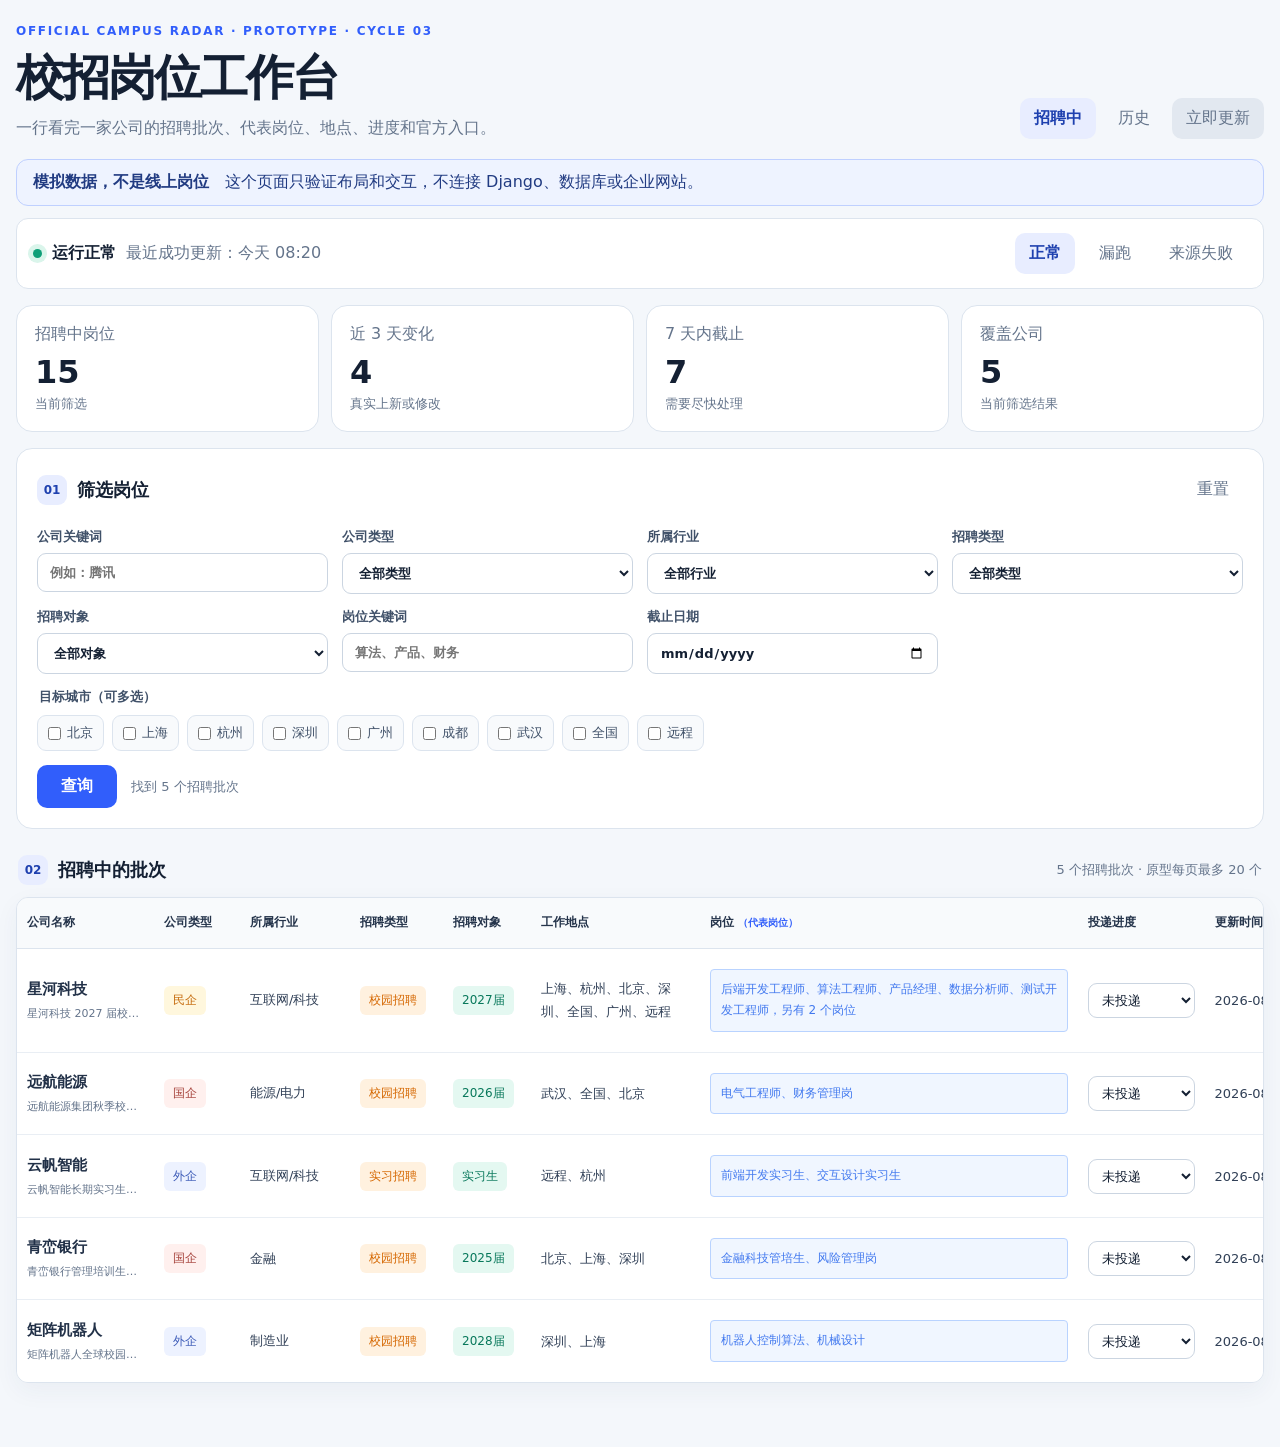
==== docs/prototypes/phase-02/index.html @ 1b9d2c09 "feat: redesign phase 02 prototype as dense table" ====
<!doctype html>
<html lang="zh-CN">
<head>
  <meta charset="utf-8">
  <meta name="viewport" content="width=device-width, initial-scale=1">
  <title>校招岗位工作台 · Phase 02 原型</title>
  <link rel="stylesheet" href="styles.css">
</head>
<body>
  <main class="shell">
    <header class="hero">
      <div>
        <p class="eyebrow">OFFICIAL CAMPUS RADAR · PROTOTYPE · CYCLE 03</p>
        <h1>校招岗位工作台</h1>
        <p class="subtitle">一行看完一家公司的招聘批次、代表岗位、地点、进度和官方入口。</p>
      </div>
      <nav aria-label="页面视图">
        <button class="nav-button active" data-view="active">招聘中</button>
        <button class="nav-button" data-view="history">历史</button>
        <button class="update-button" disabled title="原型不会执行真实更新">立即更新</button>
      </nav>
    </header>

    <section class="prototype-note" role="note">
      <strong>模拟数据，不是线上岗位</strong>
      <span>这个页面只验证布局和交互，不连接 Django、数据库或企业网站。</span>
    </section>

    <section class="health-panel" data-health="healthy">
      <div>
        <span class="health-dot"></span>
        <strong class="health-title">运行正常</strong>
        <span class="health-copy">最近成功更新：今天 08:20</span>
      </div>
      <div class="health-switch" aria-label="模拟运行状态">
        <button data-health-choice="healthy" class="selected">正常</button>
        <button data-health-choice="missing">漏跑</button>
        <button data-health-choice="failure">来源失败</button>
      </div>
    </section>

    <section class="metrics" aria-label="岗位概览">
      <article><span>招聘中岗位</span><strong id="metric-active">0</strong><small>当前筛选</small></article>
      <article><span>近 3 天变化</span><strong id="metric-recent">0</strong><small>真实上新或修改</small></article>
      <article><span>7 天内截止</span><strong id="metric-deadline">0</strong><small>需要尽快处理</small></article>
      <article><span>覆盖公司</span><strong id="metric-companies">0</strong><small>当前筛选结果</small></article>
    </section>

    <section class="panel filters">
      <div class="panel-heading">
        <div><span class="section-index">01</span><h2>筛选岗位</h2></div>
        <button id="reset-filters" class="text-button">重置</button>
      </div>
      <form id="filter-form">
        <label>公司关键词<input name="company" placeholder="例如：腾讯"></label>
        <label>公司类型<select name="companyType"><option value="">全部类型</option><option>民企</option><option>国企</option><option>外企</option><option>其他</option></select></label>
        <label>所属行业<select name="industry"><option value="">全部行业</option><option>互联网/科技</option><option>金融</option><option>能源/电力</option><option>制造业</option><option>通信</option></select></label>
        <label>招聘类型<select name="recruitmentType"><option value="">全部类型</option><option>校园招聘</option><option>实习招聘</option></select></label>
        <label>招聘对象<select name="audience"><option value="">全部对象</option><option>2024届</option><option>2025届</option><option>2026届</option><option>2027届</option><option>2028届</option><option>实习生</option></select></label>
        <label>岗位关键词<input name="position" placeholder="算法、产品、财务"></label>
        <label>截止日期<input type="date" name="deadline"></label>
        <fieldset class="wide"><legend>目标城市（可多选）</legend><div id="city-options" class="choice-row"></div></fieldset>
        <div class="form-actions wide"><button class="primary-button" type="submit">查询</button><span id="result-hint"></span></div>
      </form>
    </section>

    <section class="results-heading">
      <div><span class="section-index">02</span><h2 id="results-title">招聘中的批次</h2></div>
      <span id="batch-count"></span>
    </section>
    <section id="batch-list" class="table-shell" aria-live="polite"></section>
  </main>
  <div id="toast" role="status" aria-live="polite"></div>
  <script src="app.js"></script>
</body>
</html>
---- docs/prototypes/phase-02/styles.css ----
:root {
  --ink: #142033;
  --muted: #64748b;
  --line: #dce4ee;
  --paper: #ffffff;
  --wash: #f4f7fb;
  --brand: #315efb;
  --brand-dark: #1e40af;
  --mint: #0f9f78;
  --amber: #d97706;
  --red: #c2415d;
  --radius: 16px;
  font-family: Inter, "Microsoft YaHei", system-ui, sans-serif;
}
* { box-sizing: border-box; }
body { margin: 0; color: var(--ink); background: var(--wash); }
button, input, select { font: inherit; }
button { cursor: pointer; }
.shell { width: min(1780px, calc(100% - 32px)); margin: 0 auto; padding: 24px 0 64px; }
.hero { display: flex; justify-content: space-between; gap: 32px; align-items: flex-end; margin-bottom: 20px; }
.eyebrow { margin: 0 0 8px; color: var(--brand); font-size: 12px; font-weight: 800; letter-spacing: .14em; }
h1 { margin: 0; font-size: clamp(30px, 4vw, 48px); letter-spacing: -.04em; }
.subtitle { margin: 8px 0 0; color: var(--muted); }
nav { display: flex; gap: 8px; }
.nav-button, .update-button, .health-switch button, .text-button { border: 0; background: transparent; color: var(--muted); padding: 10px 14px; border-radius: 10px; }
.nav-button.active, .health-switch .selected { background: #e8edff; color: var(--brand-dark); font-weight: 700; }
.update-button { background: #e2e8f0; cursor: not-allowed; }
.prototype-note { display: flex; gap: 16px; align-items: center; padding: 12px 16px; margin-bottom: 12px; border: 1px solid #bfd0ff; color: #213b82; background: #eef3ff; border-radius: 12px; }
.health-panel { display: flex; justify-content: space-between; align-items: center; gap: 16px; padding: 14px 16px; background: var(--paper); border: 1px solid var(--line); border-radius: 12px; }
.health-panel > div { display: flex; align-items: center; gap: 10px; }
.health-dot { width: 9px; height: 9px; border-radius: 50%; background: var(--mint); box-shadow: 0 0 0 5px #daf5eb; }
.health-panel[data-health="missing"] .health-dot { background: var(--amber); box-shadow: 0 0 0 5px #fff0d7; }
.health-panel[data-health="failure"] .health-dot { background: var(--red); box-shadow: 0 0 0 5px #fde5eb; }
.health-copy { color: var(--muted); }
.metrics { display: grid; grid-template-columns: repeat(4, 1fr); gap: 12px; margin: 16px 0; }
.metrics article { min-height: 120px; padding: 18px; background: var(--paper); border: 1px solid var(--line); border-radius: var(--radius); }
.metrics span, .metrics small { display: block; color: var(--muted); }
.metrics strong { display: block; margin: 8px 0 4px; font-size: 32px; }
.panel { margin-top: 16px; padding: 20px; background: var(--paper); border: 1px solid var(--line); border-radius: var(--radius); }
.panel-heading, .results-heading { display: flex; justify-content: space-between; align-items: center; gap: 20px; }
.panel-heading > div, .results-heading > div { display: flex; align-items: center; gap: 10px; }
.panel h2, .results-heading h2 { margin: 0; font-size: 18px; }
.section-index { display: inline-grid; place-items: center; width: 30px; height: 30px; border-radius: 9px; background: #e8edff; color: var(--brand-dark); font-size: 12px; font-weight: 800; }
.filters form { display: grid; grid-template-columns: repeat(4, 1fr); gap: 14px; margin-top: 18px; }
label, legend { color: #405169; font-size: 13px; font-weight: 700; }
input, select { width: 100%; margin-top: 7px; padding: 11px 12px; border: 1px solid #cbd5e1; border-radius: 9px; background: #fff; color: var(--ink); }
fieldset { margin: 0; padding: 0; border: 0; }
.wide { grid-column: 1 / -1; }
.choice-row { display: flex; flex-wrap: wrap; gap: 8px; margin-top: 9px; }
.choice { display: inline-flex; align-items: center; gap: 6px; padding: 8px 10px; border: 1px solid var(--line); border-radius: 9px; background: #f8fafc; font-weight: 500; }
.choice input { width: auto; margin: 0; }
.form-actions { display: flex; gap: 14px; align-items: center; }
.primary-button { border: 0; padding: 11px 24px; border-radius: 10px; background: var(--brand); color: #fff; font-weight: 700; }
#result-hint, #batch-count { color: var(--muted); font-size: 13px; }
.results-heading { margin: 26px 2px 12px; }
.table-shell { overflow-x: auto; background: var(--paper); border: 1px solid var(--line); border-radius: 12px; box-shadow: 0 8px 24px rgba(30, 55, 90, .05); }
.recruitment-table { width: 100%; min-width: 1580px; border-collapse: collapse; table-layout: fixed; }
.recruitment-table th { height: 50px; padding: 12px 10px; color: #25344b; background: #f8fafc; border-bottom: 1px solid var(--line); font-size: 12px; text-align: left; white-space: nowrap; }
.recruitment-table th small { color: var(--brand); font-size: 10px; }
.recruitment-table td { min-height: 118px; padding: 20px 10px; border-bottom: 1px solid #e9eef4; color: #314057; font-size: 13px; vertical-align: middle; }
.recruitment-table tbody tr:last-child td { border-bottom: 0; }
.recruitment-table tbody tr:hover { background: #fbfdff; }
.recruitment-table th:nth-child(1) { width: 130px; }
.recruitment-table th:nth-child(2) { width: 82px; }
.recruitment-table th:nth-child(3) { width: 105px; }
.recruitment-table th:nth-child(4) { width: 88px; }
.recruitment-table th:nth-child(5) { width: 84px; }
.recruitment-table th:nth-child(6) { width: 160px; }
.recruitment-table th:nth-child(7) { width: 360px; }
.recruitment-table th:nth-child(8) { width: 120px; }
.recruitment-table th:nth-child(9) { width: 100px; }
.recruitment-table th:nth-child(10) { width: 105px; }
.recruitment-table th:nth-child(11), .recruitment-table th:nth-child(12) { width: 84px; }
.company-cell strong { display: block; color: #223148; font-size: 15px; }
.company-cell small { display: block; overflow: hidden; margin-top: 7px; color: var(--muted); font-size: 11px; text-overflow: ellipsis; white-space: nowrap; }
.badge { display: inline-block; padding: 6px 9px; border-radius: 6px; font-size: 12px; white-space: nowrap; }
.company-private { color: #c56a0b; background: #fff7dd; }
.company-state { color: #a5413a; background: #fff0ee; }
.company-foreign { color: #3b5ab7; background: #edf2ff; }
.company-other { color: #516071; background: #eef2f5; }
.recruit-badge { color: #d56700; background: #fff1df; }
.audience-badge { color: #08785b; background: #e4f8f1; }
.locations-cell { line-height: 1.8; }
.positions-summary { width: 100%; max-height: 104px; overflow: hidden; padding: 9px 10px; color: #4279ef; background: #f0f6ff; border: 1px solid #b9d3ff; border-radius: 4px; font-size: 12px; line-height: 1.8; text-align: left; }
.batch-progress { min-width: 105px; margin: 0; padding: 8px 9px; }
.date-cell, .deadline-cell { color: #254a82; white-space: nowrap; }
.action-link { display: inline-block; padding: 8px 12px; border-radius: 5px; color: #fff; font-weight: 700; text-decoration: none; white-space: nowrap; }
.action-link.apply { background: #4d8df7; }
.action-link.notice { background: #32b355; }
.empty { padding: 60px 20px; color: var(--muted); text-align: center; background: var(--paper); border: 1px dashed #cbd5e1; border-radius: var(--radius); }
#toast { position: fixed; right: 24px; bottom: 24px; transform: translateY(20px); padding: 12px 16px; color: #fff; background: #17345f; border-radius: 10px; opacity: 0; pointer-events: none; transition: .2s ease; }
#toast.show { transform: translateY(0); opacity: 1; }
@media (max-width: 1050px) {
  .shell { width: min(100% - 24px, 960px); }
  .hero { align-items: flex-start; flex-direction: column; }
  .metrics { grid-template-columns: repeat(2, 1fr); }
  .filters form { grid-template-columns: repeat(2, 1fr); }
}
@media (max-width: 640px) {
  .metrics, .filters form { grid-template-columns: 1fr; }
  .prototype-note, .health-panel { align-items: flex-start; flex-direction: column; }
  .wide { grid-column: 1; }
}
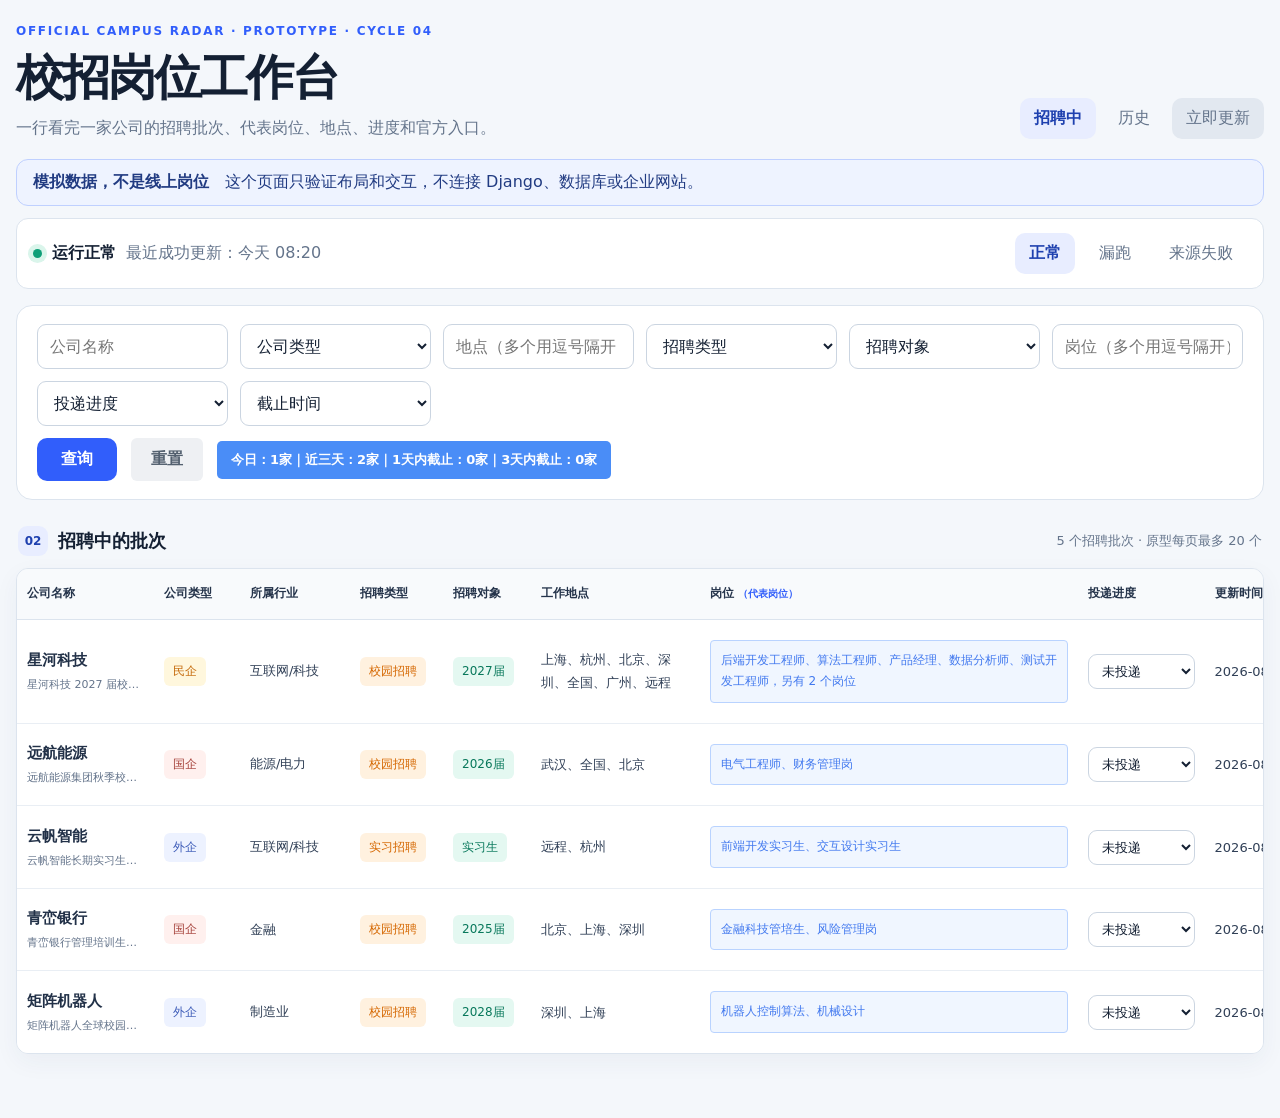
==== commit 1f08fa63: "feat: compact phase 02 prototype filters" ====
--- a/docs/prototypes/phase-02/index.html
+++ b/docs/prototypes/phase-02/index.html
@@ -10,7 +10,7 @@
   <main class="shell">
     <header class="hero">
       <div>
-        <p class="eyebrow">OFFICIAL CAMPUS RADAR · PROTOTYPE · CYCLE 03</p>
+        <p class="eyebrow">OFFICIAL CAMPUS RADAR · PROTOTYPE · CYCLE 04</p>
         <h1>校招岗位工作台</h1>
         <p class="subtitle">一行看完一家公司的招聘批次、代表岗位、地点、进度和官方入口。</p>
       </div>
@@ -39,28 +39,17 @@
       </div>
     </section>
 
-    <section class="metrics" aria-label="岗位概览">
-      <article><span>招聘中岗位</span><strong id="metric-active">0</strong><small>当前筛选</small></article>
-      <article><span>近 3 天变化</span><strong id="metric-recent">0</strong><small>真实上新或修改</small></article>
-      <article><span>7 天内截止</span><strong id="metric-deadline">0</strong><small>需要尽快处理</small></article>
-      <article><span>覆盖公司</span><strong id="metric-companies">0</strong><small>当前筛选结果</small></article>
-    </section>
-
-    <section class="panel filters">
-      <div class="panel-heading">
-        <div><span class="section-index">01</span><h2>筛选岗位</h2></div>
-        <button id="reset-filters" class="text-button">重置</button>
-      </div>
+    <section class="panel filters compact-filters">
       <form id="filter-form">
-        <label>公司关键词<input name="company" placeholder="例如：腾讯"></label>
-        <label>公司类型<select name="companyType"><option value="">全部类型</option><option>民企</option><option>国企</option><option>外企</option><option>其他</option></select></label>
-        <label>所属行业<select name="industry"><option value="">全部行业</option><option>互联网/科技</option><option>金融</option><option>能源/电力</option><option>制造业</option><option>通信</option></select></label>
-        <label>招聘类型<select name="recruitmentType"><option value="">全部类型</option><option>校园招聘</option><option>实习招聘</option></select></label>
-        <label>招聘对象<select name="audience"><option value="">全部对象</option><option>2024届</option><option>2025届</option><option>2026届</option><option>2027届</option><option>2028届</option><option>实习生</option></select></label>
-        <label>岗位关键词<input name="position" placeholder="算法、产品、财务"></label>
-        <label>截止日期<input type="date" name="deadline"></label>
-        <fieldset class="wide"><legend>目标城市（可多选）</legend><div id="city-options" class="choice-row"></div></fieldset>
-        <div class="form-actions wide"><button class="primary-button" type="submit">查询</button><span id="result-hint"></span></div>
+        <input name="company" aria-label="公司名称" placeholder="公司名称">
+        <select name="companyType" aria-label="公司类型"><option value="">公司类型</option><option>民企</option><option>国企</option><option>外企</option><option>其他</option></select>
+        <input name="location" aria-label="地点" placeholder="地点（多个用逗号隔开；-全国可排除）">
+        <select name="recruitmentType" aria-label="招聘类型"><option value="">招聘类型</option><option>校园招聘</option><option>实习招聘</option></select>
+        <select name="audience" aria-label="招聘对象"><option value="">招聘对象</option><option>2024届</option><option>2025届</option><option>2026届</option><option>2027届</option><option>2028届</option><option>实习生</option></select>
+        <input name="position" aria-label="岗位" placeholder="岗位（多个用逗号隔开）">
+        <select name="progress" aria-label="投递进度"><option value="">投递进度</option><option>未投递</option><option>已投递</option><option>已笔试</option><option>已面试</option><option>未通过</option><option>面试通过</option><option>暂不投递</option></select>
+        <select name="deadlineWindow" aria-label="截止时间"><option value="">截止时间</option><option value="1">1 天内截止</option><option value="3">3 天内截止</option><option value="7">7 天内截止</option><option value="unknown">招满为止 / 未说明</option></select>
+        <div class="form-actions wide"><button class="primary-button" type="submit">查询</button><button id="reset-filters" class="reset-button" type="button">重置</button><strong id="filter-summary"></strong></div>
       </form>
     </section>
 
--- a/docs/prototypes/phase-02/styles.css
+++ b/docs/prototypes/phase-02/styles.css
@@ -42,6 +42,9 @@
 .panel h2, .results-heading h2 { margin: 0; font-size: 18px; }
 .section-index { display: inline-grid; place-items: center; width: 30px; height: 30px; border-radius: 9px; background: #e8edff; color: var(--brand-dark); font-size: 12px; font-weight: 800; }
 .filters form { display: grid; grid-template-columns: repeat(4, 1fr); gap: 14px; margin-top: 18px; }
+.compact-filters { padding: 18px 20px; }
+.compact-filters form { display: grid; grid-template-columns: repeat(6, minmax(150px, 1fr)); gap: 12px; max-width: 1380px; margin: 0 auto; }
+.compact-filters input, .compact-filters select { min-width: 0; margin: 0; padding: 11px 12px; }
 label, legend { color: #405169; font-size: 13px; font-weight: 700; }
 input, select { width: 100%; margin-top: 7px; padding: 11px 12px; border: 1px solid #cbd5e1; border-radius: 9px; background: #fff; color: var(--ink); }
 fieldset { margin: 0; padding: 0; border: 0; }
@@ -51,6 +54,8 @@
 .choice input { width: auto; margin: 0; }
 .form-actions { display: flex; gap: 14px; align-items: center; }
 .primary-button { border: 0; padding: 11px 24px; border-radius: 10px; background: var(--brand); color: #fff; font-weight: 700; }
+.reset-button { border: 0; padding: 11px 20px; border-radius: 6px; color: #53606f; background: #eef0f3; font-weight: 700; }
+#filter-summary { padding: 10px 14px; border-radius: 5px; color: #fff; background: #4a8df7; font-size: 13px; white-space: nowrap; }
 #result-hint, #batch-count { color: var(--muted); font-size: 13px; }
 .results-heading { margin: 26px 2px 12px; }
 .table-shell { overflow-x: auto; background: var(--paper); border: 1px solid var(--line); border-radius: 12px; box-shadow: 0 8px 24px rgba(30, 55, 90, .05); }
@@ -95,9 +100,12 @@
   .hero { align-items: flex-start; flex-direction: column; }
   .metrics { grid-template-columns: repeat(2, 1fr); }
   .filters form { grid-template-columns: repeat(2, 1fr); }
+  .compact-filters form { grid-template-columns: repeat(3, 1fr); }
+  .compact-filters .form-actions { grid-column: 1 / -1; flex-wrap: wrap; }
 }
 @media (max-width: 640px) {
   .metrics, .filters form { grid-template-columns: 1fr; }
+  .compact-filters form { grid-template-columns: 1fr; }
   .prototype-note, .health-panel { align-items: flex-start; flex-direction: column; }
   .wide { grid-column: 1; }
 }
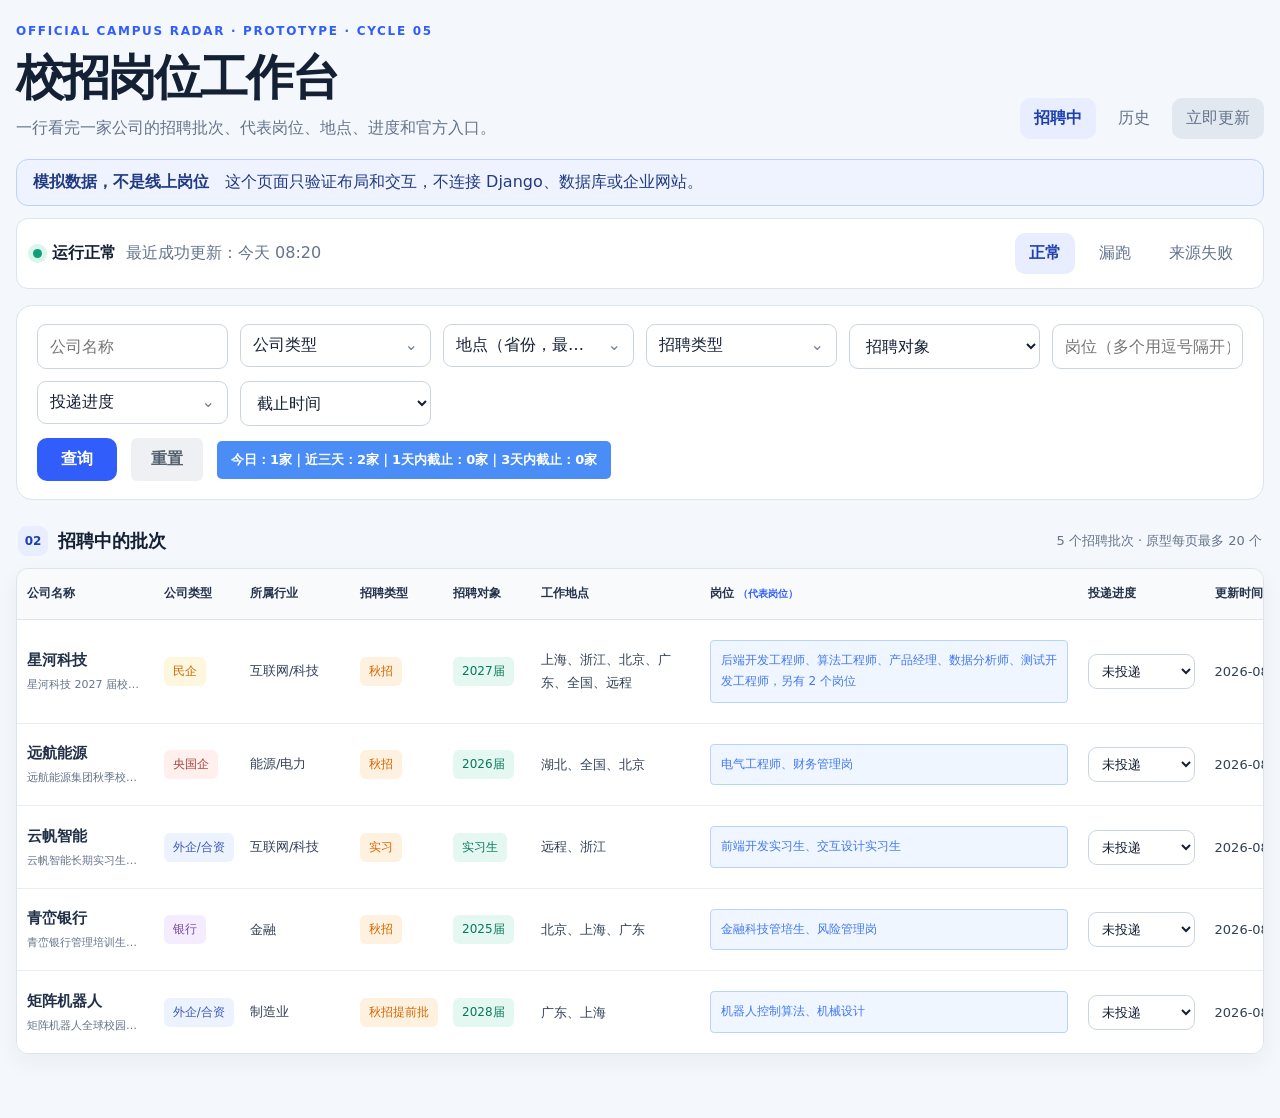
==== commit 73f9146e: "feat: add multi-select prototype filters" ====
--- a/docs/prototypes/phase-02/index.html
+++ b/docs/prototypes/phase-02/index.html
@@ -10,7 +10,7 @@
   <main class="shell">
     <header class="hero">
       <div>
-        <p class="eyebrow">OFFICIAL CAMPUS RADAR · PROTOTYPE · CYCLE 04</p>
+        <p class="eyebrow">OFFICIAL CAMPUS RADAR · PROTOTYPE · CYCLE 05</p>
         <h1>校招岗位工作台</h1>
         <p class="subtitle">一行看完一家公司的招聘批次、代表岗位、地点、进度和官方入口。</p>
       </div>
@@ -42,12 +42,24 @@
     <section class="panel filters compact-filters">
       <form id="filter-form">
         <input name="company" aria-label="公司名称" placeholder="公司名称">
-        <select name="companyType" aria-label="公司类型"><option value="">公司类型</option><option>民企</option><option>国企</option><option>外企</option><option>其他</option></select>
-        <input name="location" aria-label="地点" placeholder="地点（多个用逗号隔开；-全国可排除）">
-        <select name="recruitmentType" aria-label="招聘类型"><option value="">招聘类型</option><option>校园招聘</option><option>实习招聘</option></select>
+        <div class="multi-filter" data-filter="companyType" data-label="公司类型">
+          <button class="multi-trigger" type="button" aria-expanded="false">公司类型</button>
+          <div class="multi-menu" hidden><div class="multi-options"></div><div class="multi-message"></div><footer><button type="button" class="multi-cancel">取消</button><button type="button" class="multi-confirm">确定</button></footer></div>
+        </div>
+        <div class="multi-filter" data-filter="location" data-label="地点" data-max="5">
+          <button class="multi-trigger" type="button" aria-expanded="false">地点（省份，最多 5 个）</button>
+          <div class="multi-menu province-menu" hidden><div class="multi-options"></div><div class="multi-message">最多选择 5 个省份</div><footer><button type="button" class="multi-cancel">取消</button><button type="button" class="multi-confirm">确定</button></footer></div>
+        </div>
+        <div class="multi-filter" data-filter="recruitmentType" data-label="招聘类型">
+          <button class="multi-trigger" type="button" aria-expanded="false">招聘类型</button>
+          <div class="multi-menu" hidden><div class="multi-options"></div><div class="multi-message"></div><footer><button type="button" class="multi-cancel">取消</button><button type="button" class="multi-confirm">确定</button></footer></div>
+        </div>
         <select name="audience" aria-label="招聘对象"><option value="">招聘对象</option><option>2024届</option><option>2025届</option><option>2026届</option><option>2027届</option><option>2028届</option><option>实习生</option></select>
         <input name="position" aria-label="岗位" placeholder="岗位（多个用逗号隔开）">
-        <select name="progress" aria-label="投递进度"><option value="">投递进度</option><option>未投递</option><option>已投递</option><option>已笔试</option><option>已面试</option><option>未通过</option><option>面试通过</option><option>暂不投递</option></select>
+        <div class="multi-filter" data-filter="progress" data-label="投递进度">
+          <button class="multi-trigger" type="button" aria-expanded="false">投递进度</button>
+          <div class="multi-menu" hidden><div class="multi-options"></div><div class="multi-message"></div><footer><button type="button" class="multi-cancel">取消</button><button type="button" class="multi-confirm">确定</button></footer></div>
+        </div>
         <select name="deadlineWindow" aria-label="截止时间"><option value="">截止时间</option><option value="1">1 天内截止</option><option value="3">3 天内截止</option><option value="7">7 天内截止</option><option value="unknown">招满为止 / 未说明</option></select>
         <div class="form-actions wide"><button class="primary-button" type="submit">查询</button><button id="reset-filters" class="reset-button" type="button">重置</button><strong id="filter-summary"></strong></div>
       </form>
--- a/docs/prototypes/phase-02/styles.css
+++ b/docs/prototypes/phase-02/styles.css
@@ -45,6 +45,23 @@
 .compact-filters { padding: 18px 20px; }
 .compact-filters form { display: grid; grid-template-columns: repeat(6, minmax(150px, 1fr)); gap: 12px; max-width: 1380px; margin: 0 auto; }
 .compact-filters input, .compact-filters select { min-width: 0; margin: 0; padding: 11px 12px; }
+.multi-filter { position: relative; min-width: 0; }
+.multi-trigger { width: 100%; min-height: 43px; overflow: hidden; padding: 10px 34px 10px 12px; color: var(--ink); background: #fff; border: 1px solid #cbd5e1; border-radius: 9px; text-align: left; text-overflow: ellipsis; white-space: nowrap; }
+.multi-trigger::after { position: absolute; right: 13px; content: "⌄"; color: #738196; }
+.multi-trigger[aria-expanded="true"] { border-color: #4d8df7; box-shadow: 0 0 0 2px #dceaff; }
+.multi-menu { position: absolute; z-index: 30; top: calc(100% + 5px); left: 0; width: 280px; overflow: hidden; background: #fff; border: 1px solid #d8e0ea; border-radius: 7px; box-shadow: 0 14px 32px rgba(25, 42, 68, .18); }
+.multi-menu[hidden] { display: none; }
+.multi-options { display: grid; max-height: 270px; overflow-y: auto; padding: 8px 10px; }
+.multi-options label { display: flex; align-items: center; gap: 9px; padding: 8px 5px; color: #39485d; font-size: 13px; font-weight: 500; }
+.multi-options input { width: 16px; height: 16px; margin: 0; padding: 0; }
+.multi-options input:disabled + span { color: #a7b0bc; }
+.province-menu { width: 420px; }
+.province-menu .multi-options { grid-template-columns: 1fr 1fr; }
+.multi-message { min-height: 24px; padding: 3px 14px 6px; color: #718096; font-size: 12px; }
+.multi-menu footer { display: flex; justify-content: flex-end; gap: 8px; padding: 9px 10px; background: #f8fafc; border-top: 1px solid #e6ebf1; }
+.multi-menu footer button { padding: 7px 14px; border-radius: 5px; }
+.multi-cancel { color: #58677a; background: #fff; border: 1px solid #ccd6e2; }
+.multi-confirm { color: #fff; background: #4d8df7; border: 1px solid #4d8df7; }
 label, legend { color: #405169; font-size: 13px; font-weight: 700; }
 input, select { width: 100%; margin-top: 7px; padding: 11px 12px; border: 1px solid #cbd5e1; border-radius: 9px; background: #fff; color: var(--ink); }
 fieldset { margin: 0; padding: 0; border: 0; }
@@ -82,6 +99,7 @@
 .company-private { color: #c56a0b; background: #fff7dd; }
 .company-state { color: #a5413a; background: #fff0ee; }
 .company-foreign { color: #3b5ab7; background: #edf2ff; }
+.company-bank { color: #7a4aa5; background: #f5edff; }
 .company-other { color: #516071; background: #eef2f5; }
 .recruit-badge { color: #d56700; background: #fff1df; }
 .audience-badge { color: #08785b; background: #e4f8f1; }
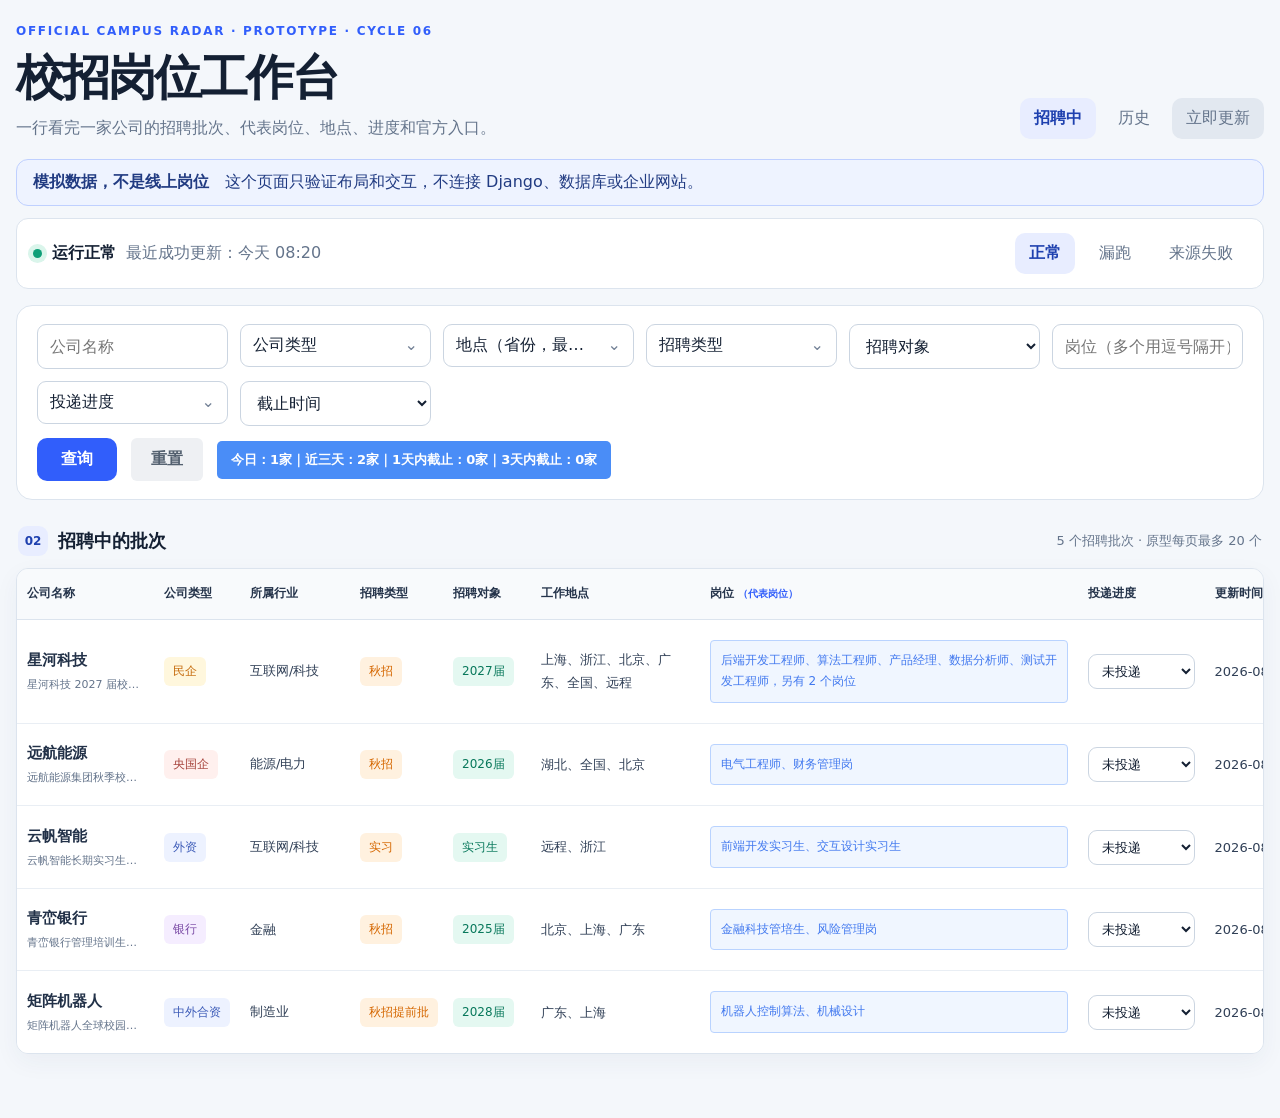
==== commit 80d2dda4: "fix: split foreign company types" ====
--- a/docs/prototypes/phase-02/index.html
+++ b/docs/prototypes/phase-02/index.html
@@ -10,7 +10,7 @@
   <main class="shell">
     <header class="hero">
       <div>
-        <p class="eyebrow">OFFICIAL CAMPUS RADAR · PROTOTYPE · CYCLE 05</p>
+        <p class="eyebrow">OFFICIAL CAMPUS RADAR · PROTOTYPE · CYCLE 06</p>
         <h1>校招岗位工作台</h1>
         <p class="subtitle">一行看完一家公司的招聘批次、代表岗位、地点、进度和官方入口。</p>
       </div>
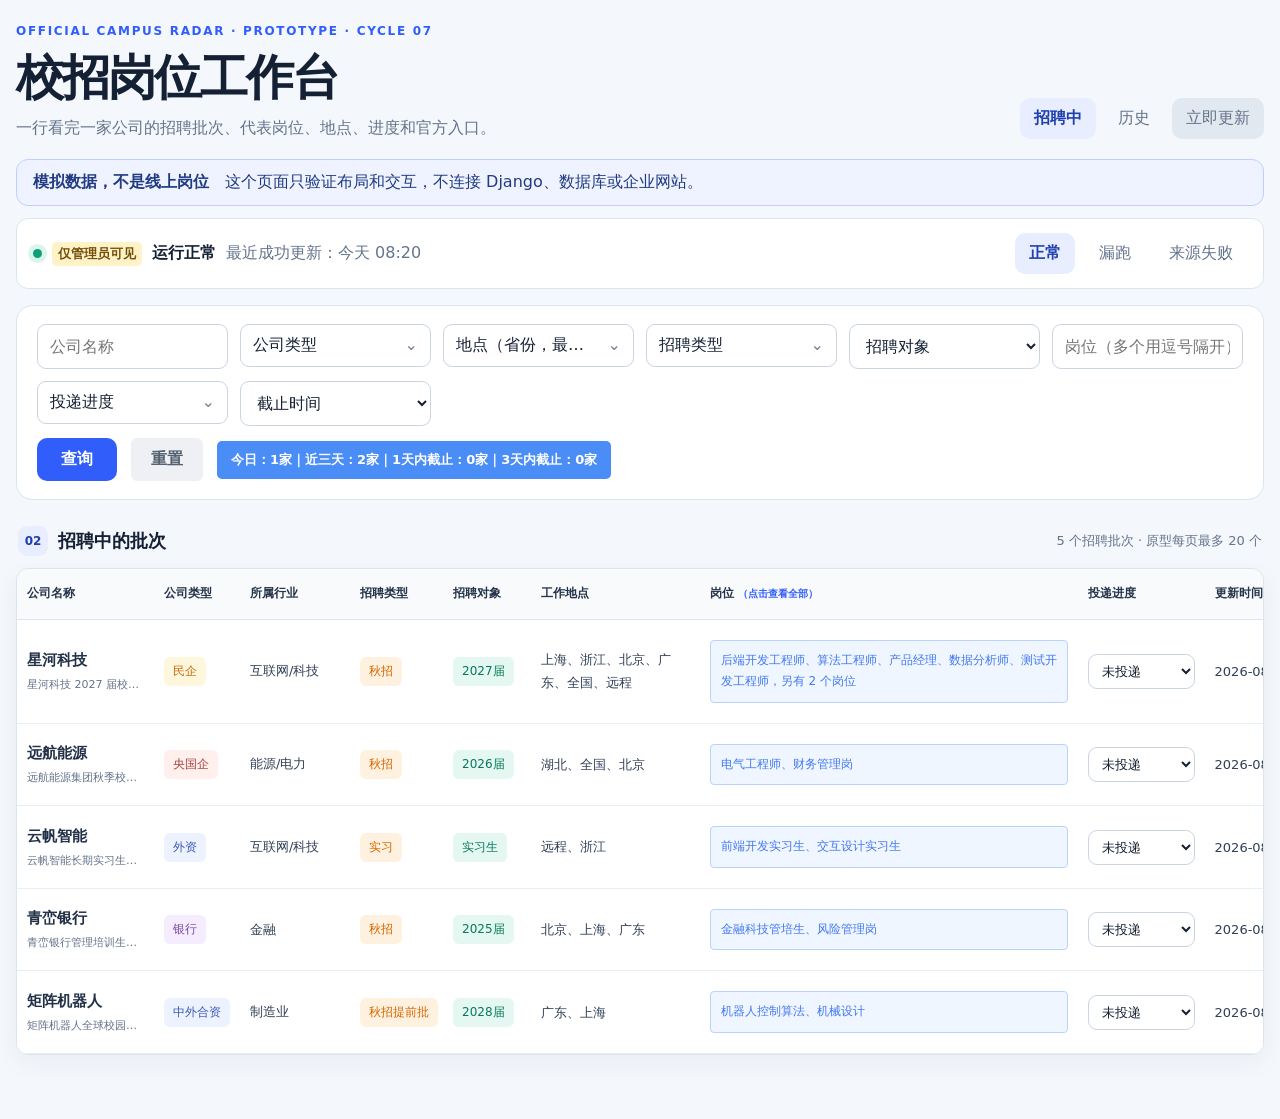
==== commit db05344b: "feat: track progress per recruitment batch" ====
--- a/docs/prototypes/phase-02/index.html
+++ b/docs/prototypes/phase-02/index.html
@@ -10,7 +10,7 @@
   <main class="shell">
     <header class="hero">
       <div>
-        <p class="eyebrow">OFFICIAL CAMPUS RADAR · PROTOTYPE · CYCLE 06</p>
+        <p class="eyebrow">OFFICIAL CAMPUS RADAR · PROTOTYPE · CYCLE 07</p>
         <h1>校招岗位工作台</h1>
         <p class="subtitle">一行看完一家公司的招聘批次、代表岗位、地点、进度和官方入口。</p>
       </div>
@@ -26,9 +26,10 @@
       <span>这个页面只验证布局和交互，不连接 Django、数据库或企业网站。</span>
     </section>
 
-    <section class="health-panel" data-health="healthy">
+    <section class="health-panel" data-health="healthy" aria-label="管理员运维区">
       <div>
         <span class="health-dot"></span>
+        <small class="admin-only">仅管理员可见</small>
         <strong class="health-title">运行正常</strong>
         <span class="health-copy">最近成功更新：今天 08:20</span>
       </div>
@@ -60,7 +61,7 @@
           <button class="multi-trigger" type="button" aria-expanded="false">投递进度</button>
           <div class="multi-menu" hidden><div class="multi-options"></div><div class="multi-message"></div><footer><button type="button" class="multi-cancel">取消</button><button type="button" class="multi-confirm">确定</button></footer></div>
         </div>
-        <select name="deadlineWindow" aria-label="截止时间"><option value="">截止时间</option><option value="1">1 天内截止</option><option value="3">3 天内截止</option><option value="7">7 天内截止</option><option value="unknown">招满为止 / 未说明</option></select>
+        <select name="deadlineWindow" aria-label="截止时间"><option value="">截止时间</option><option value="1">1 天内截止</option><option value="3">3 天内截止</option><option value="7">7 天内截止</option><option value="unknown">未说明</option></select>
         <div class="form-actions wide"><button class="primary-button" type="submit">查询</button><button id="reset-filters" class="reset-button" type="button">重置</button><strong id="filter-summary"></strong></div>
       </form>
     </section>
--- a/docs/prototypes/phase-02/styles.css
+++ b/docs/prototypes/phase-02/styles.css
@@ -32,6 +32,7 @@
 .health-panel[data-health="missing"] .health-dot { background: var(--amber); box-shadow: 0 0 0 5px #fff0d7; }
 .health-panel[data-health="failure"] .health-dot { background: var(--red); box-shadow: 0 0 0 5px #fde5eb; }
 .health-copy { color: var(--muted); }
+.admin-only { padding: 3px 6px; border-radius: 5px; color: #73510a; background: #fff2c7; font-weight: 700; }
 .metrics { display: grid; grid-template-columns: repeat(4, 1fr); gap: 12px; margin: 16px 0; }
 .metrics article { min-height: 120px; padding: 18px; background: var(--paper); border: 1px solid var(--line); border-radius: var(--radius); }
 .metrics span, .metrics small { display: block; color: var(--muted); }
@@ -105,6 +106,12 @@
 .audience-badge { color: #08785b; background: #e4f8f1; }
 .locations-cell { line-height: 1.8; }
 .positions-summary { width: 100%; max-height: 104px; overflow: hidden; padding: 9px 10px; color: #4279ef; background: #f0f6ff; border: 1px solid #b9d3ff; border-radius: 4px; font-size: 12px; line-height: 1.8; text-align: left; }
+.positions-summary[aria-expanded="true"] { color: #fff; background: #4d8df7; }
+.positions-detail-row td { padding: 0 18px 18px; background: #f8fbff; }
+.positions-detail { padding: 14px 18px; border: 1px solid #cfe0fb; border-radius: 8px; background: #fff; }
+.positions-detail ul { display: grid; grid-template-columns: repeat(3, minmax(220px, 1fr)); gap: 10px 18px; margin: 10px 0 0; padding: 0; list-style: none; }
+.positions-detail li { display: flex; flex-direction: column; gap: 3px; padding: 9px 10px; background: #f5f8fc; border-radius: 6px; }
+.positions-detail li span { color: var(--muted); font-size: 12px; }
 .batch-progress { min-width: 105px; margin: 0; padding: 8px 9px; }
 .date-cell, .deadline-cell { color: #254a82; white-space: nowrap; }
 .action-link { display: inline-block; padding: 8px 12px; border-radius: 5px; color: #fff; font-weight: 700; text-decoration: none; white-space: nowrap; }
@@ -125,5 +132,6 @@
   .metrics, .filters form { grid-template-columns: 1fr; }
   .compact-filters form { grid-template-columns: 1fr; }
   .prototype-note, .health-panel { align-items: flex-start; flex-direction: column; }
+  .positions-detail ul { grid-template-columns: 1fr; }
   .wide { grid-column: 1; }
 }
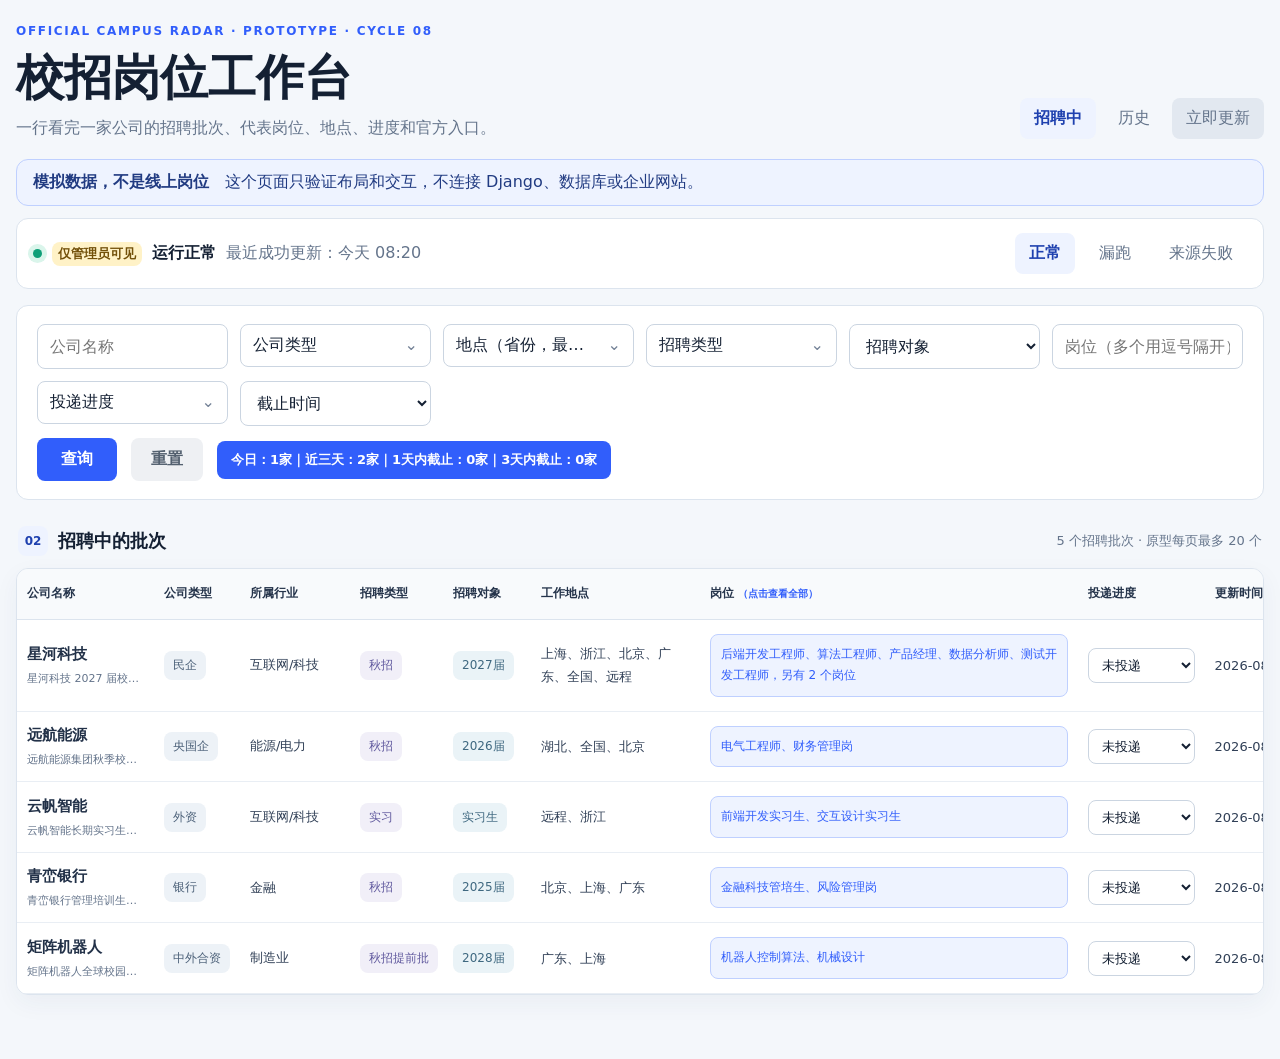
==== commit 2f736840: "style: refine phase 02 prototype visuals" ====
--- a/docs/prototypes/phase-02/index.html
+++ b/docs/prototypes/phase-02/index.html
@@ -10,7 +10,7 @@
   <main class="shell">
     <header class="hero">
       <div>
-        <p class="eyebrow">OFFICIAL CAMPUS RADAR · PROTOTYPE · CYCLE 07</p>
+        <p class="eyebrow">OFFICIAL CAMPUS RADAR · PROTOTYPE · CYCLE 08</p>
         <h1>校招岗位工作台</h1>
         <p class="subtitle">一行看完一家公司的招聘批次、代表岗位、地点、进度和官方入口。</p>
       </div>
--- a/docs/prototypes/phase-02/styles.css
+++ b/docs/prototypes/phase-02/styles.css
@@ -6,10 +6,14 @@
   --wash: #f4f7fb;
   --brand: #315efb;
   --brand-dark: #1e40af;
+  --brand-soft: #eef3ff;
+  --brand-line: #bfd0ff;
   --mint: #0f9f78;
   --amber: #d97706;
   --red: #c2415d;
-  --radius: 16px;
+  --radius-control: 8px;
+  --radius-card: 12px;
+  --radius-large: 16px;
   font-family: Inter, "Microsoft YaHei", system-ui, sans-serif;
 }
 * { box-sizing: border-box; }
@@ -19,38 +23,34 @@
 .shell { width: min(1780px, calc(100% - 32px)); margin: 0 auto; padding: 24px 0 64px; }
 .hero { display: flex; justify-content: space-between; gap: 32px; align-items: flex-end; margin-bottom: 20px; }
 .eyebrow { margin: 0 0 8px; color: var(--brand); font-size: 12px; font-weight: 800; letter-spacing: .14em; }
-h1 { margin: 0; font-size: clamp(30px, 4vw, 48px); letter-spacing: -.04em; }
+h1 { margin: 0; font-size: clamp(30px, 4vw, 48px); letter-spacing: 0; }
 .subtitle { margin: 8px 0 0; color: var(--muted); }
 nav { display: flex; gap: 8px; }
-.nav-button, .update-button, .health-switch button, .text-button { border: 0; background: transparent; color: var(--muted); padding: 10px 14px; border-radius: 10px; }
-.nav-button.active, .health-switch .selected { background: #e8edff; color: var(--brand-dark); font-weight: 700; }
+.nav-button, .update-button, .health-switch button, .text-button { border: 0; background: transparent; color: var(--muted); padding: 10px 14px; border-radius: var(--radius-control); }
+.nav-button.active, .health-switch .selected { background: var(--brand-soft); color: var(--brand-dark); font-weight: 700; }
 .update-button { background: #e2e8f0; cursor: not-allowed; }
-.prototype-note { display: flex; gap: 16px; align-items: center; padding: 12px 16px; margin-bottom: 12px; border: 1px solid #bfd0ff; color: #213b82; background: #eef3ff; border-radius: 12px; }
-.health-panel { display: flex; justify-content: space-between; align-items: center; gap: 16px; padding: 14px 16px; background: var(--paper); border: 1px solid var(--line); border-radius: 12px; }
+.prototype-note { display: flex; gap: 16px; align-items: center; padding: 12px 16px; margin-bottom: 12px; border: 1px solid var(--brand-line); color: #213b82; background: var(--brand-soft); border-radius: var(--radius-card); }
+.health-panel { display: flex; justify-content: space-between; align-items: center; gap: 16px; padding: 14px 16px; background: var(--paper); border: 1px solid var(--line); border-radius: var(--radius-card); }
 .health-panel > div { display: flex; align-items: center; gap: 10px; }
 .health-dot { width: 9px; height: 9px; border-radius: 50%; background: var(--mint); box-shadow: 0 0 0 5px #daf5eb; }
 .health-panel[data-health="missing"] .health-dot { background: var(--amber); box-shadow: 0 0 0 5px #fff0d7; }
 .health-panel[data-health="failure"] .health-dot { background: var(--red); box-shadow: 0 0 0 5px #fde5eb; }
 .health-copy { color: var(--muted); }
-.admin-only { padding: 3px 6px; border-radius: 5px; color: #73510a; background: #fff2c7; font-weight: 700; }
-.metrics { display: grid; grid-template-columns: repeat(4, 1fr); gap: 12px; margin: 16px 0; }
-.metrics article { min-height: 120px; padding: 18px; background: var(--paper); border: 1px solid var(--line); border-radius: var(--radius); }
-.metrics span, .metrics small { display: block; color: var(--muted); }
-.metrics strong { display: block; margin: 8px 0 4px; font-size: 32px; }
-.panel { margin-top: 16px; padding: 20px; background: var(--paper); border: 1px solid var(--line); border-radius: var(--radius); }
+.admin-only { padding: 3px 6px; border-radius: var(--radius-control); color: #73510a; background: #fff2c7; font-weight: 700; }
+.panel { margin-top: 16px; padding: 20px; background: var(--paper); border: 1px solid var(--line); border-radius: var(--radius-card); }
 .panel-heading, .results-heading { display: flex; justify-content: space-between; align-items: center; gap: 20px; }
 .panel-heading > div, .results-heading > div { display: flex; align-items: center; gap: 10px; }
 .panel h2, .results-heading h2 { margin: 0; font-size: 18px; }
-.section-index { display: inline-grid; place-items: center; width: 30px; height: 30px; border-radius: 9px; background: #e8edff; color: var(--brand-dark); font-size: 12px; font-weight: 800; }
+.section-index { display: inline-grid; place-items: center; width: 30px; height: 30px; border-radius: var(--radius-control); background: var(--brand-soft); color: var(--brand-dark); font-size: 12px; font-weight: 800; }
 .filters form { display: grid; grid-template-columns: repeat(4, 1fr); gap: 14px; margin-top: 18px; }
 .compact-filters { padding: 18px 20px; }
 .compact-filters form { display: grid; grid-template-columns: repeat(6, minmax(150px, 1fr)); gap: 12px; max-width: 1380px; margin: 0 auto; }
 .compact-filters input, .compact-filters select { min-width: 0; margin: 0; padding: 11px 12px; }
 .multi-filter { position: relative; min-width: 0; }
-.multi-trigger { width: 100%; min-height: 43px; overflow: hidden; padding: 10px 34px 10px 12px; color: var(--ink); background: #fff; border: 1px solid #cbd5e1; border-radius: 9px; text-align: left; text-overflow: ellipsis; white-space: nowrap; }
+.multi-trigger { width: 100%; min-height: 43px; overflow: hidden; padding: 10px 34px 10px 12px; color: var(--ink); background: #fff; border: 1px solid #cbd5e1; border-radius: var(--radius-control); text-align: left; text-overflow: ellipsis; white-space: nowrap; }
 .multi-trigger::after { position: absolute; right: 13px; content: "⌄"; color: #738196; }
-.multi-trigger[aria-expanded="true"] { border-color: #4d8df7; box-shadow: 0 0 0 2px #dceaff; }
-.multi-menu { position: absolute; z-index: 30; top: calc(100% + 5px); left: 0; width: 280px; overflow: hidden; background: #fff; border: 1px solid #d8e0ea; border-radius: 7px; box-shadow: 0 14px 32px rgba(25, 42, 68, .18); }
+.multi-trigger[aria-expanded="true"] { border-color: var(--brand); box-shadow: 0 0 0 2px #dceaff; }
+.multi-menu { position: absolute; z-index: 30; top: calc(100% + 5px); left: 0; width: 280px; overflow: hidden; background: #fff; border: 1px solid #d8e0ea; border-radius: var(--radius-card); box-shadow: 0 14px 32px rgba(25, 42, 68, .18); }
 .multi-menu[hidden] { display: none; }
 .multi-options { display: grid; max-height: 270px; overflow-y: auto; padding: 8px 10px; }
 .multi-options label { display: flex; align-items: center; gap: 9px; padding: 8px 5px; color: #39485d; font-size: 13px; font-weight: 500; }
@@ -60,27 +60,28 @@
 .province-menu .multi-options { grid-template-columns: 1fr 1fr; }
 .multi-message { min-height: 24px; padding: 3px 14px 6px; color: #718096; font-size: 12px; }
 .multi-menu footer { display: flex; justify-content: flex-end; gap: 8px; padding: 9px 10px; background: #f8fafc; border-top: 1px solid #e6ebf1; }
-.multi-menu footer button { padding: 7px 14px; border-radius: 5px; }
+.multi-menu footer button { padding: 7px 14px; border-radius: var(--radius-control); }
 .multi-cancel { color: #58677a; background: #fff; border: 1px solid #ccd6e2; }
-.multi-confirm { color: #fff; background: #4d8df7; border: 1px solid #4d8df7; }
+.multi-confirm { color: #fff; background: var(--brand); border: 1px solid var(--brand); }
 label, legend { color: #405169; font-size: 13px; font-weight: 700; }
-input, select { width: 100%; margin-top: 7px; padding: 11px 12px; border: 1px solid #cbd5e1; border-radius: 9px; background: #fff; color: var(--ink); }
+input, select { width: 100%; margin-top: 7px; padding: 11px 12px; border: 1px solid #cbd5e1; border-radius: var(--radius-control); background: #fff; color: var(--ink); }
 fieldset { margin: 0; padding: 0; border: 0; }
 .wide { grid-column: 1 / -1; }
 .choice-row { display: flex; flex-wrap: wrap; gap: 8px; margin-top: 9px; }
-.choice { display: inline-flex; align-items: center; gap: 6px; padding: 8px 10px; border: 1px solid var(--line); border-radius: 9px; background: #f8fafc; font-weight: 500; }
+.choice { display: inline-flex; align-items: center; gap: 6px; padding: 8px 10px; border: 1px solid var(--line); border-radius: var(--radius-control); background: #f8fafc; font-weight: 500; }
 .choice input { width: auto; margin: 0; }
 .form-actions { display: flex; gap: 14px; align-items: center; }
-.primary-button { border: 0; padding: 11px 24px; border-radius: 10px; background: var(--brand); color: #fff; font-weight: 700; }
-.reset-button { border: 0; padding: 11px 20px; border-radius: 6px; color: #53606f; background: #eef0f3; font-weight: 700; }
-#filter-summary { padding: 10px 14px; border-radius: 5px; color: #fff; background: #4a8df7; font-size: 13px; white-space: nowrap; }
+.primary-button { border: 0; padding: 11px 24px; border-radius: var(--radius-control); background: var(--brand); color: #fff; font-weight: 700; }
+.primary-button:hover, .multi-confirm:hover { background: var(--brand-dark); border-color: var(--brand-dark); }
+.reset-button { border: 0; padding: 11px 20px; border-radius: var(--radius-control); color: #53606f; background: #eef0f3; font-weight: 700; }
+#filter-summary { padding: 10px 14px; border-radius: var(--radius-control); color: #fff; background: var(--brand); font-size: 13px; white-space: nowrap; }
 #result-hint, #batch-count { color: var(--muted); font-size: 13px; }
 .results-heading { margin: 26px 2px 12px; }
-.table-shell { overflow-x: auto; background: var(--paper); border: 1px solid var(--line); border-radius: 12px; box-shadow: 0 8px 24px rgba(30, 55, 90, .05); }
+.table-shell { overflow-x: auto; background: var(--paper); border: 1px solid var(--line); border-radius: var(--radius-card); box-shadow: 0 8px 24px rgba(30, 55, 90, .05); }
 .recruitment-table { width: 100%; min-width: 1580px; border-collapse: collapse; table-layout: fixed; }
 .recruitment-table th { height: 50px; padding: 12px 10px; color: #25344b; background: #f8fafc; border-bottom: 1px solid var(--line); font-size: 12px; text-align: left; white-space: nowrap; }
 .recruitment-table th small { color: var(--brand); font-size: 10px; }
-.recruitment-table td { min-height: 118px; padding: 20px 10px; border-bottom: 1px solid #e9eef4; color: #314057; font-size: 13px; vertical-align: middle; }
+.recruitment-table td { padding: 14px 10px; border-bottom: 1px solid #e9eef4; color: #314057; font-size: 13px; vertical-align: middle; }
 .recruitment-table tbody tr:last-child td { border-bottom: 0; }
 .recruitment-table tbody tr:hover { background: #fbfdff; }
 .recruitment-table th:nth-child(1) { width: 130px; }
@@ -96,40 +97,37 @@
 .recruitment-table th:nth-child(11), .recruitment-table th:nth-child(12) { width: 84px; }
 .company-cell strong { display: block; color: #223148; font-size: 15px; }
 .company-cell small { display: block; overflow: hidden; margin-top: 7px; color: var(--muted); font-size: 11px; text-overflow: ellipsis; white-space: nowrap; }
-.badge { display: inline-block; padding: 6px 9px; border-radius: 6px; font-size: 12px; white-space: nowrap; }
-.company-private { color: #c56a0b; background: #fff7dd; }
-.company-state { color: #a5413a; background: #fff0ee; }
-.company-foreign { color: #3b5ab7; background: #edf2ff; }
-.company-bank { color: #7a4aa5; background: #f5edff; }
-.company-other { color: #516071; background: #eef2f5; }
-.recruit-badge { color: #d56700; background: #fff1df; }
-.audience-badge { color: #08785b; background: #e4f8f1; }
+.badge { display: inline-block; padding: 6px 9px; border-radius: var(--radius-control); font-size: 12px; white-space: nowrap; }
+.company-private, .company-state, .company-foreign, .company-bank, .company-other { color: #4b6078; background: #edf2f7; }
+.recruit-badge { color: #625b9f; background: #f1eff8; }
+.audience-badge { color: #3f6880; background: #eaf3f7; }
 .locations-cell { line-height: 1.8; }
-.positions-summary { width: 100%; max-height: 104px; overflow: hidden; padding: 9px 10px; color: #4279ef; background: #f0f6ff; border: 1px solid #b9d3ff; border-radius: 4px; font-size: 12px; line-height: 1.8; text-align: left; }
-.positions-summary[aria-expanded="true"] { color: #fff; background: #4d8df7; }
+.positions-summary { width: 100%; max-height: 104px; overflow: hidden; padding: 9px 10px; color: var(--brand); background: var(--brand-soft); border: 1px solid var(--brand-line); border-radius: var(--radius-control); font-size: 12px; line-height: 1.8; text-align: left; }
+.positions-summary[aria-expanded="true"] { color: #fff; background: var(--brand); }
 .positions-detail-row td { padding: 0 18px 18px; background: #f8fbff; }
-.positions-detail { padding: 14px 18px; border: 1px solid #cfe0fb; border-radius: 8px; background: #fff; }
+.positions-detail { padding: 14px 18px; border: 1px solid #cfe0fb; border-radius: var(--radius-control); background: #fff; }
 .positions-detail ul { display: grid; grid-template-columns: repeat(3, minmax(220px, 1fr)); gap: 10px 18px; margin: 10px 0 0; padding: 0; list-style: none; }
-.positions-detail li { display: flex; flex-direction: column; gap: 3px; padding: 9px 10px; background: #f5f8fc; border-radius: 6px; }
+.positions-detail li { display: flex; flex-direction: column; gap: 3px; padding: 9px 10px; background: #f5f8fc; border-radius: var(--radius-control); }
 .positions-detail li span { color: var(--muted); font-size: 12px; }
 .batch-progress { min-width: 105px; margin: 0; padding: 8px 9px; }
-.date-cell, .deadline-cell { color: #254a82; white-space: nowrap; }
-.action-link { display: inline-block; padding: 8px 12px; border-radius: 5px; color: #fff; font-weight: 700; text-decoration: none; white-space: nowrap; }
-.action-link.apply { background: #4d8df7; }
-.action-link.notice { background: #32b355; }
-.empty { padding: 60px 20px; color: var(--muted); text-align: center; background: var(--paper); border: 1px dashed #cbd5e1; border-radius: var(--radius); }
-#toast { position: fixed; right: 24px; bottom: 24px; transform: translateY(20px); padding: 12px 16px; color: #fff; background: #17345f; border-radius: 10px; opacity: 0; pointer-events: none; transition: .2s ease; }
+.date-cell, .deadline-cell { color: #254a82; white-space: nowrap; font-variant-numeric: tabular-nums; }
+.action-link { display: inline-block; padding: 8px 12px; border-radius: var(--radius-control); font-weight: 700; text-decoration: none; white-space: nowrap; }
+.action-link.apply { color: #fff; background: var(--brand); border: 1px solid var(--brand); }
+.action-link.apply:hover { background: var(--brand-dark); border-color: var(--brand-dark); }
+.action-link.notice { color: var(--brand); background: #fff; border: 1px solid var(--brand-line); }
+.action-link.notice:hover { color: var(--brand-dark); background: var(--brand-soft); }
+.empty { padding: 60px 20px; color: var(--muted); text-align: center; background: var(--paper); border: 1px dashed #cbd5e1; border-radius: var(--radius-large); }
+#toast { position: fixed; right: 24px; bottom: 24px; transform: translateY(20px); padding: 12px 16px; color: #fff; background: #17345f; border-radius: var(--radius-control); opacity: 0; pointer-events: none; transition: .2s ease; }
 #toast.show { transform: translateY(0); opacity: 1; }
 @media (max-width: 1050px) {
   .shell { width: min(100% - 24px, 960px); }
   .hero { align-items: flex-start; flex-direction: column; }
-  .metrics { grid-template-columns: repeat(2, 1fr); }
   .filters form { grid-template-columns: repeat(2, 1fr); }
   .compact-filters form { grid-template-columns: repeat(3, 1fr); }
   .compact-filters .form-actions { grid-column: 1 / -1; flex-wrap: wrap; }
 }
 @media (max-width: 640px) {
-  .metrics, .filters form { grid-template-columns: 1fr; }
+  .filters form { grid-template-columns: 1fr; }
   .compact-filters form { grid-template-columns: 1fr; }
   .prototype-note, .health-panel { align-items: flex-start; flex-direction: column; }
   .positions-detail ul { grid-template-columns: 1fr; }
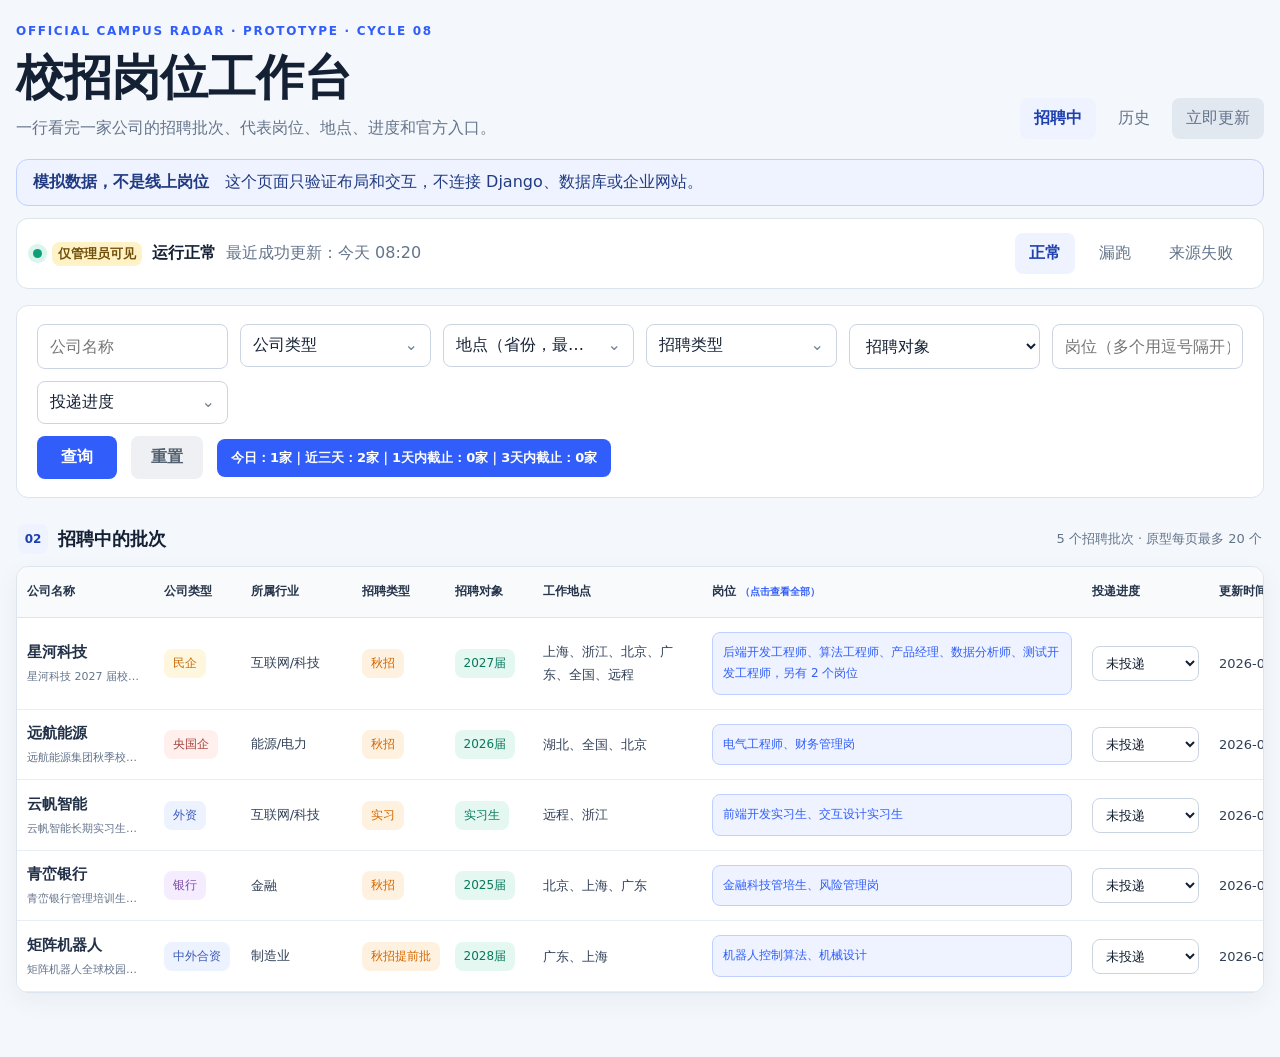
==== commit 941a5fc2: "fix(ui): remove deadline controls" ====
--- a/docs/prototypes/phase-02/index.html
+++ b/docs/prototypes/phase-02/index.html
@@ -61,7 +61,6 @@
           <button class="multi-trigger" type="button" aria-expanded="false">投递进度</button>
           <div class="multi-menu" hidden><div class="multi-options"></div><div class="multi-message"></div><footer><button type="button" class="multi-cancel">取消</button><button type="button" class="multi-confirm">确定</button></footer></div>
         </div>
-        <select name="deadlineWindow" aria-label="截止时间"><option value="">截止时间</option><option value="1">1 天内截止</option><option value="3">3 天内截止</option><option value="7">7 天内截止</option><option value="unknown">未说明</option></select>
         <div class="form-actions wide"><button class="primary-button" type="submit">查询</button><button id="reset-filters" class="reset-button" type="button">重置</button><strong id="filter-summary"></strong></div>
       </form>
     </section>
--- a/docs/prototypes/phase-02/styles.css
+++ b/docs/prototypes/phase-02/styles.css
@@ -78,7 +78,7 @@
 #result-hint, #batch-count { color: var(--muted); font-size: 13px; }
 .results-heading { margin: 26px 2px 12px; }
 .table-shell { overflow-x: auto; background: var(--paper); border: 1px solid var(--line); border-radius: var(--radius-card); box-shadow: 0 8px 24px rgba(30, 55, 90, .05); }
-.recruitment-table { width: 100%; min-width: 1580px; border-collapse: collapse; table-layout: fixed; }
+.recruitment-table { width: 100%; min-width: 1475px; border-collapse: collapse; table-layout: fixed; }
 .recruitment-table th { height: 50px; padding: 12px 10px; color: #25344b; background: #f8fafc; border-bottom: 1px solid var(--line); font-size: 12px; text-align: left; white-space: nowrap; }
 .recruitment-table th small { color: var(--brand); font-size: 10px; }
 .recruitment-table td { padding: 14px 10px; border-bottom: 1px solid #e9eef4; color: #314057; font-size: 13px; vertical-align: middle; }
@@ -93,14 +93,17 @@
 .recruitment-table th:nth-child(7) { width: 360px; }
 .recruitment-table th:nth-child(8) { width: 120px; }
 .recruitment-table th:nth-child(9) { width: 100px; }
-.recruitment-table th:nth-child(10) { width: 105px; }
-.recruitment-table th:nth-child(11), .recruitment-table th:nth-child(12) { width: 84px; }
+.recruitment-table th:nth-child(10), .recruitment-table th:nth-child(11) { width: 84px; }
 .company-cell strong { display: block; color: #223148; font-size: 15px; }
 .company-cell small { display: block; overflow: hidden; margin-top: 7px; color: var(--muted); font-size: 11px; text-overflow: ellipsis; white-space: nowrap; }
 .badge { display: inline-block; padding: 6px 9px; border-radius: var(--radius-control); font-size: 12px; white-space: nowrap; }
-.company-private, .company-state, .company-foreign, .company-bank, .company-other { color: #4b6078; background: #edf2f7; }
-.recruit-badge { color: #625b9f; background: #f1eff8; }
-.audience-badge { color: #3f6880; background: #eaf3f7; }
+.company-private { color: #c56a0b; background: #fff7dd; }
+.company-state { color: #a5413a; background: #fff0ee; }
+.company-foreign { color: #3b5ab7; background: #edf2ff; }
+.company-bank { color: #7a4aa5; background: #f5edff; }
+.company-other { color: #516071; background: #eef2f5; }
+.recruit-badge { color: #d56700; background: #fff1df; }
+.audience-badge { color: #08785b; background: #e4f8f1; }
 .locations-cell { line-height: 1.8; }
 .positions-summary { width: 100%; max-height: 104px; overflow: hidden; padding: 9px 10px; color: var(--brand); background: var(--brand-soft); border: 1px solid var(--brand-line); border-radius: var(--radius-control); font-size: 12px; line-height: 1.8; text-align: left; }
 .positions-summary[aria-expanded="true"] { color: #fff; background: var(--brand); }
@@ -110,7 +113,7 @@
 .positions-detail li { display: flex; flex-direction: column; gap: 3px; padding: 9px 10px; background: #f5f8fc; border-radius: var(--radius-control); }
 .positions-detail li span { color: var(--muted); font-size: 12px; }
 .batch-progress { min-width: 105px; margin: 0; padding: 8px 9px; }
-.date-cell, .deadline-cell { color: #254a82; white-space: nowrap; font-variant-numeric: tabular-nums; }
+.date-cell { color: #254a82; white-space: nowrap; font-variant-numeric: tabular-nums; }
 .action-link { display: inline-block; padding: 8px 12px; border-radius: var(--radius-control); font-weight: 700; text-decoration: none; white-space: nowrap; }
 .action-link.apply { color: #fff; background: var(--brand); border: 1px solid var(--brand); }
 .action-link.apply:hover { background: var(--brand-dark); border-color: var(--brand-dark); }
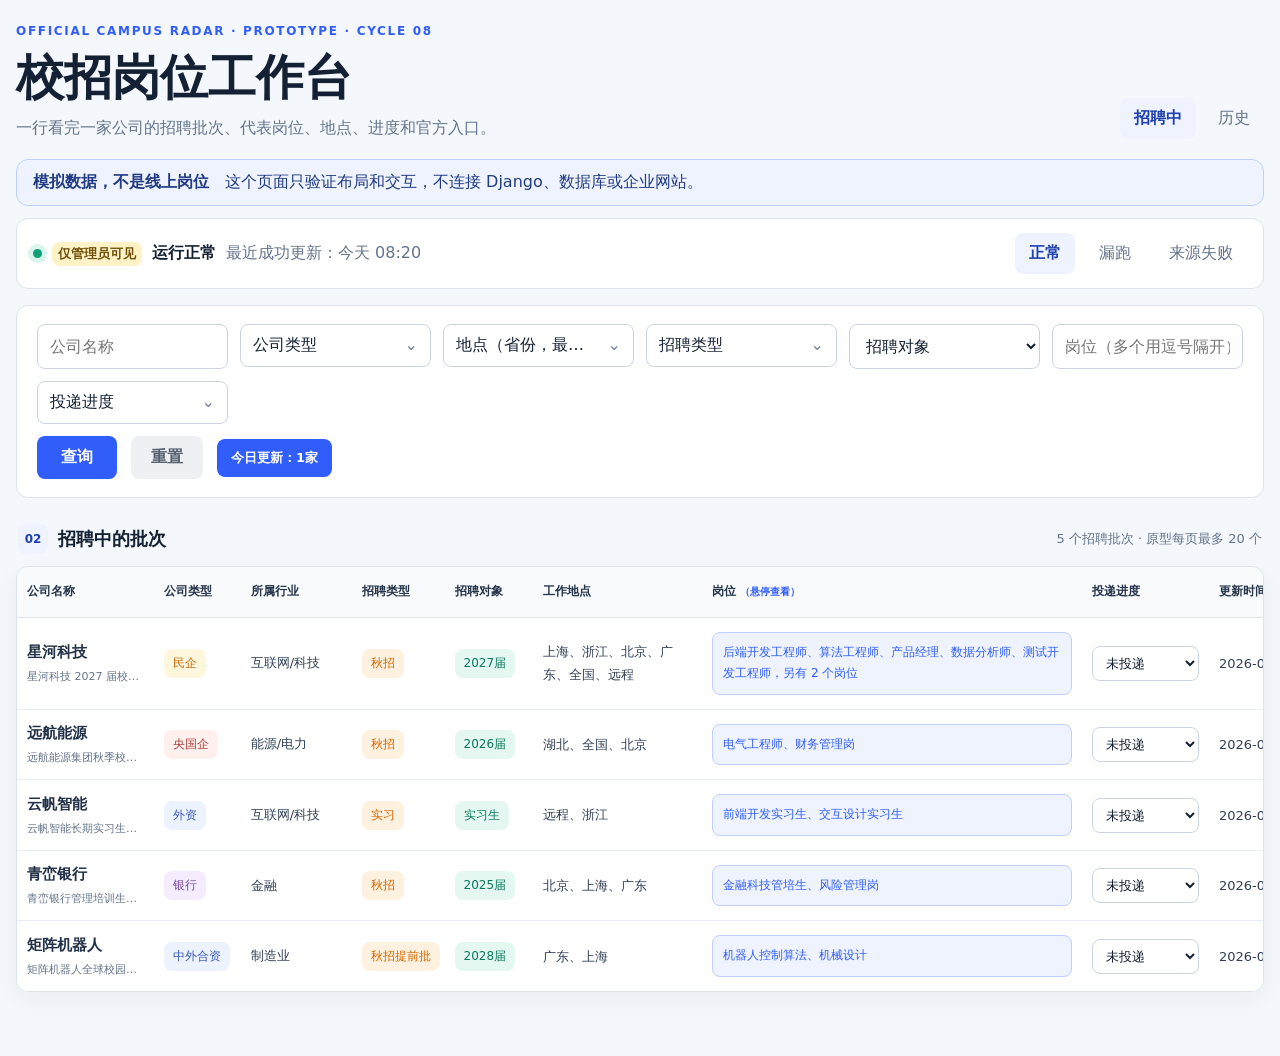
==== commit 9d65d032: "feat(radar): enforce official announcement admission" ====
--- a/docs/prototypes/phase-02/index.html
+++ b/docs/prototypes/phase-02/index.html
@@ -17,7 +17,6 @@
       <nav aria-label="页面视图">
         <button class="nav-button active" data-view="active">招聘中</button>
         <button class="nav-button" data-view="history">历史</button>
-        <button class="update-button" disabled title="原型不会执行真实更新">立即更新</button>
       </nav>
     </header>
 
--- a/docs/prototypes/phase-02/styles.css
+++ b/docs/prototypes/phase-02/styles.css
@@ -105,16 +105,14 @@
 .recruit-badge { color: #d56700; background: #fff1df; }
 .audience-badge { color: #08785b; background: #e4f8f1; }
 .locations-cell { line-height: 1.8; }
-.positions-summary { width: 100%; max-height: 104px; overflow: hidden; padding: 9px 10px; color: var(--brand); background: var(--brand-soft); border: 1px solid var(--brand-line); border-radius: var(--radius-control); font-size: 12px; line-height: 1.8; text-align: left; }
-.positions-summary[aria-expanded="true"] { color: #fff; background: var(--brand); }
-.positions-detail-row td { padding: 0 18px 18px; background: #f8fbff; }
-.positions-detail { padding: 14px 18px; border: 1px solid #cfe0fb; border-radius: var(--radius-control); background: #fff; }
-.positions-detail ul { display: grid; grid-template-columns: repeat(3, minmax(220px, 1fr)); gap: 10px 18px; margin: 10px 0 0; padding: 0; list-style: none; }
-.positions-detail li { display: flex; flex-direction: column; gap: 3px; padding: 9px 10px; background: #f5f8fc; border-radius: var(--radius-control); }
-.positions-detail li span { color: var(--muted); font-size: 12px; }
+.positions-preview { position: relative; outline: none; }
+.positions-summary { display: -webkit-box; width: 100%; max-height: calc(3.6em + 20px); overflow: hidden; padding: 9px 10px; color: var(--brand); background: var(--brand-soft); border: 1px solid var(--brand-line); border-radius: var(--radius-control); font-size: 12px; line-height: 1.8; text-align: left; cursor: help; -webkit-box-orient: vertical; -webkit-line-clamp: 2; }
+.positions-tooltip { display: none; position: absolute; z-index: 40; left: 50%; bottom: calc(100% + 8px); width: min(520px, 70vw); max-height: 240px; overflow-y: auto; transform: translateX(-50%); padding: 12px 14px; color: #fff; background: #28303b; border-radius: var(--radius-control); box-shadow: 0 12px 30px rgba(15, 23, 42, .28); font-size: 12px; line-height: 1.7; }
+.positions-preview:hover .positions-tooltip, .positions-preview:focus-visible .positions-tooltip { display: block; }
 .batch-progress { min-width: 105px; margin: 0; padding: 8px 9px; }
 .date-cell { color: #254a82; white-space: nowrap; font-variant-numeric: tabular-nums; }
 .action-link { display: inline-block; padding: 8px 12px; border-radius: var(--radius-control); font-weight: 700; text-decoration: none; white-space: nowrap; }
+.action-link.unavailable { color: #64748b; background: #eef2f7; cursor: help; }
 .action-link.apply { color: #fff; background: var(--brand); border: 1px solid var(--brand); }
 .action-link.apply:hover { background: var(--brand-dark); border-color: var(--brand-dark); }
 .action-link.notice { color: var(--brand); background: #fff; border: 1px solid var(--brand-line); }
@@ -133,6 +131,5 @@
   .filters form { grid-template-columns: 1fr; }
   .compact-filters form { grid-template-columns: 1fr; }
   .prototype-note, .health-panel { align-items: flex-start; flex-direction: column; }
-  .positions-detail ul { grid-template-columns: 1fr; }
   .wide { grid-column: 1; }
 }
